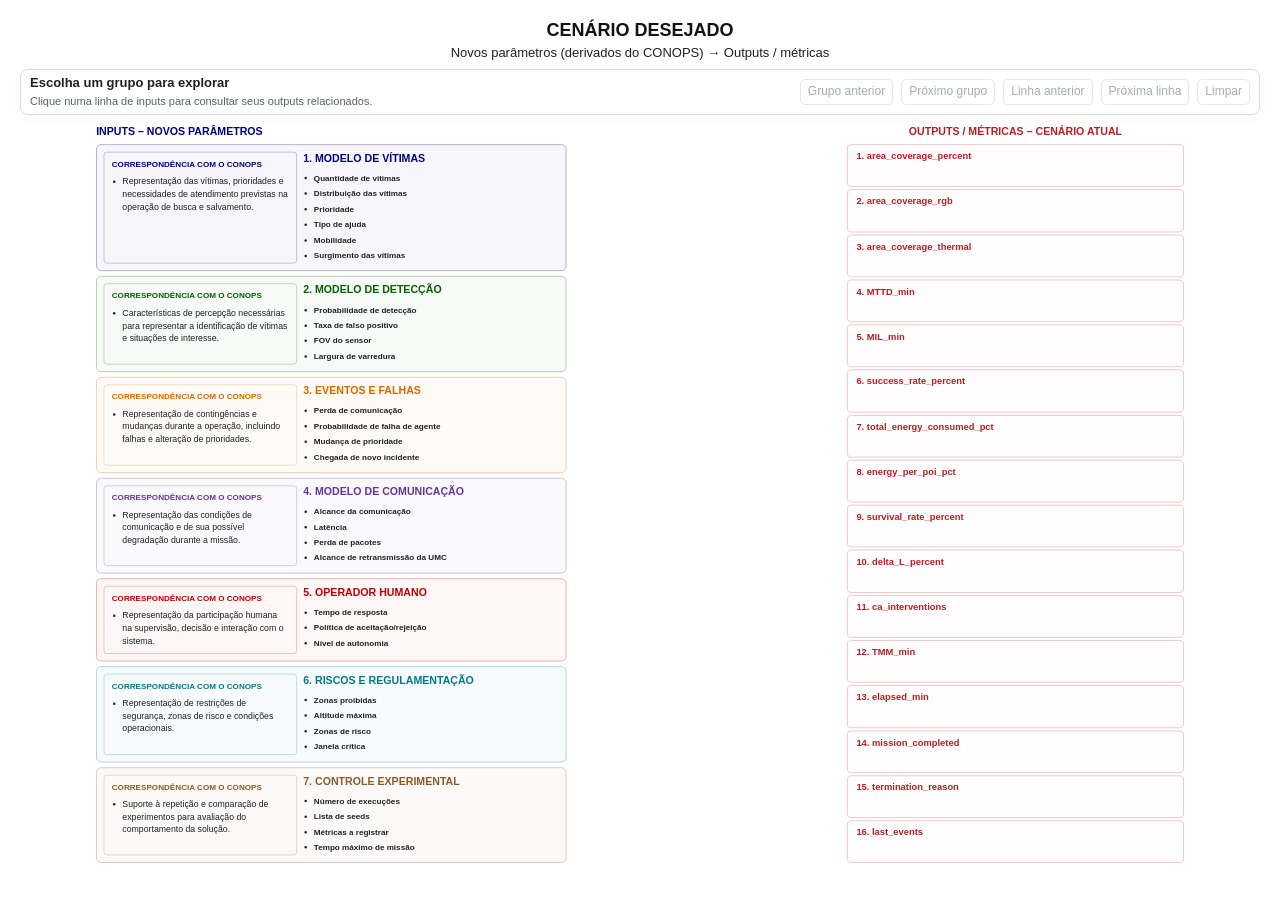
==== cenario-desejado/index.html @ 9a859ab2 "Adicionar matrizes interativas de rastreabilidade" ====
<!doctype html>
<html lang="pt-BR">
<head>
  <meta charset="utf-8">
  <meta name="viewport" content="width=device-width, initial-scale=1">
  <title>Rastreabilidade</title>
  <link rel="stylesheet" href="styles.css">
  <script defer src="data.js"></script>
  <script defer src="app.js"></script>
</head>
<body>
  <main id="diagram"></main>
  <p id="model-status" role="status">Carregando diagrama…</p>
  <noscript>Ative o JavaScript no navegador para visualizar o diagrama.</noscript>
</body>
</html>
---- cenario-desejado/styles.css ----
* { box-sizing: border-box; }
body {
  margin: 0;
  padding: 20px;
  background: #fff;
  color: #202124;
  font-family: Arial, Helvetica, sans-serif;
  font-size: 14px;
  line-height: 1.45;
}
.diagram-header { text-align: center; margin-bottom: 8px; }
.diagram-header h1 { margin: 0 0 3px; font-size: 18px; line-height: 1.2; color: #141414; }
.diagram-subtitle { margin: 0; font-size: 13px; line-height: 1.3; }
.diagram-scroll { overflow: hidden; padding: 2px 2px 12px; }

.diagram-grid {
  display: grid;
  position: relative;
  transform-origin: top left;
  
  --outputs-width: clamp(540px, calc((100vw - 44px) / 2.42), 785.124px);
  grid-template-columns: 754px minmax(450px, 1fr) var(--outputs-width);
  min-width: calc(754px + 450px + var(--outputs-width));
  max-width: 2100px;
  margin-inline: auto;
  align-items: stretch;
}
.column-title { font-size: 17px; margin: 0 0 9px; line-height: 1.3; }
.inputs-column > .column-title { color: #000080; }
.outputs-column > .column-title { color: #b51f24; text-align: center; }
.inputs-column, .outputs-column { display: flex; flex-direction: column; }
.categories, .outputs-list { display: flex; flex-direction: column; flex: 1; gap: 8px; }
.category {
  display: grid;
  grid-template-columns: 310px 410px;
  gap: 10px;
  padding: 11px;
  border: 1px solid var(--category-color);
  border-color: color-mix(in srgb, var(--category-color) 48%, white);
  border-radius: 8px;
  background: color-mix(in srgb, var(--category-color) 3%, white);
  flex: 1;
}
.conops {
  padding: 10px 12px;
  border: 1px solid var(--category-color);
  border-color: color-mix(in srgb, var(--category-color) 38%, white);
  border-radius: 5px;
}
.conops h3 { margin: 0 0 7px; font-size: 13px; color: var(--category-color); }
.conops ul, .input-list { margin: 0; padding-left: 17px; }
.conops li + li { margin-top: 5px; }
.category h2 { color: var(--category-color); font-size: 17px; margin: 0 0 9px; line-height: 1.25; }
.input-list li { padding: 3px 0; white-space: nowrap; font-size: 13px; }
.input-label { font-weight: 600; }
.outputs-list { list-style: none; padding: 0; margin: 0; gap: 4px; }
.output {
  border: 1px solid #dfaaaa;
  border-radius: 7px;
  padding: 8px 14px;
  background: #fffdfd;
  flex: 1;
}
.output h3 { margin: 0 0 3px; color: #b51f24; font-size: 15px; line-height: 1.3; overflow-wrap: anywhere; }
.output p { margin: 0; padding-left: 14px; position: relative; }
.output p::before { content: "•"; position: absolute; left: 0; }
.reference-notes { grid-column: 1 / -1; margin-top: 12px; display: grid; grid-template-columns: 1fr 1fr; gap: 20px; }
.reference-notes p { margin: 0; padding: 12px 15px; border: 1px solid #d8dce6; border-radius: 7px; font-size: 13px; }
#model-status { max-width: 1900px; margin: 8px auto; color: #a21d25; }
#model-status:empty { display: none; }
@media (max-width: 700px) {
  body { padding: 12px; }
  .diagram-header { text-align: left; }
}

.connections {
  position: absolute;
  inset: 0;
  width: 100%;
  height: 100%;
  pointer-events: none;
  overflow: visible;
}
.connection {
  vector-effect: non-scaling-stroke;
}

.category.is-selected {
  box-shadow: inset 0 0 0 2px var(--category-color);
}
.output.is-related {
  box-shadow: inset 0 0 0 2px var(--selection-color);
  background: color-mix(in srgb, var(--selection-color) 7%, white);
}

.category, .input-row, .input-block > h2 { cursor: pointer; }
.input-row.is-focused {
  background: color-mix(in srgb, var(--category-color) 12%, white);
  box-shadow: inset 3px 0 var(--category-color);
  margin-left: -7px;
  padding-left: 7px;
}
.input-row:focus-visible, .input-block > h2:focus-visible {
  outline: 2px solid var(--category-color); outline-offset: 2px;
}
.connection-unit { visibility: hidden; opacity: 0; }
.route-halo, .route-stem, .route-branch { fill: none; stroke-linejoin: miter; }
.route-halo { stroke: white; stroke-width: 7; }
.route-stem, .route-branch { stroke: var(--route-color); stroke-width: 2.2; }
.route-origin { fill: var(--route-color); stroke: white; stroke-width: 1.5; }
.connection-unit.is-focused .route-stem,
.connection-unit.is-focused .route-branch { stroke-width: 3; }
.connection-unit.is-selected.is-focused { visibility: visible; opacity: 1; }
.has-selection .output:not(.is-related) { opacity: .45; }
.relation-reader {
  position: sticky; top: 0; z-index: 5; background: #fff;
  border: 1px solid #d8dce6; border-radius: 8px;
  padding: 5px 9px; margin: 0 0 8px;
  display: flex; flex-wrap: wrap; justify-content: space-between; align-items: center; gap: 10px;
  line-height: 1.3;
  box-shadow: 0 3px 12px #00000008;
}
.relation-reader strong, .relation-reader span { display: block; }
.relation-reader strong { font-size: 13px; overflow-wrap: anywhere; }
.relation-reader span { font-size: 11px; color: #59616a; margin-top: 2px; }
.relation-reader > .reader-controls {
  display: flex;
  flex-wrap: wrap;
  gap: 8px;
  flex-shrink: 0;
}
.relation-reader button {
  font: inherit; font-size: 12px; padding: 4px 7px; border: 1px solid #bdc6d0;
  border-radius: 5px; background: white; color: #243447; cursor: pointer;
}
.relation-reader button:disabled { opacity: .4; cursor: default; }
.relation-reader button:focus-visible { outline: 2px solid #243447; outline-offset: 2px; }
.related-output-names {
  display: flex; flex-wrap: wrap; gap: 2px 18px;
  margin: 3px 0 0; padding-left: 18px;
  font-size: 11px; max-height: 100px; overflow-y: auto;
}
.related-output-names[hidden] { display: none; }
.related-output-names li { flex: 0 0 auto; white-space: nowrap; overflow-wrap: normal; }
.relation-reader > div:first-child { min-width: 0; flex: 1; }
.navigation-group { display: flex; gap: 8px; flex-wrap: wrap; }
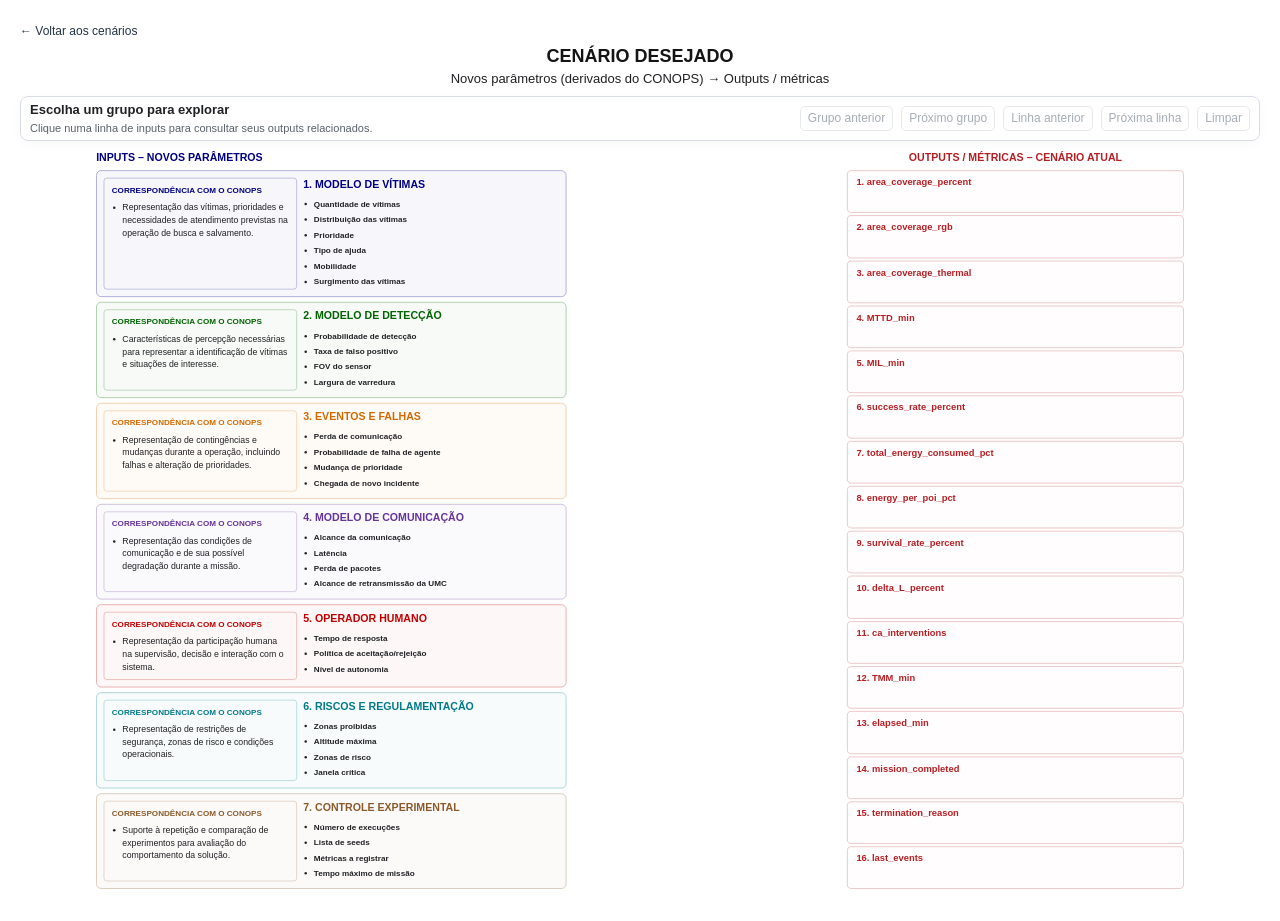
==== commit cb289465: "Adicionar navegação de retorno" ====
--- a/cenario-desejado/index.html
+++ b/cenario-desejado/index.html
@@ -9,6 +9,7 @@
   <script defer src="app.js"></script>
 </head>
 <body>
+  <a class="back-link" href="../">&larr; Voltar aos cen&aacute;rios</a>
   <main id="diagram"></main>
   <p id="model-status" role="status">Carregando diagrama…</p>
   <noscript>Ative o JavaScript no navegador para visualizar o diagrama.</noscript>
--- a/cenario-desejado/styles.css
+++ b/cenario-desejado/styles.css
@@ -8,6 +8,15 @@
   font-size: 14px;
   line-height: 1.45;
 }
+.back-link {
+  display: inline-block;
+  margin-bottom: 6px;
+  color: #243447;
+  font-size: 12px;
+  text-decoration: none;
+}
+.back-link:hover { text-decoration: underline; }
+.back-link:focus-visible { outline: 2px solid #243447; outline-offset: 2px; }
 .diagram-header { text-align: center; margin-bottom: 8px; }
 .diagram-header h1 { margin: 0 0 3px; font-size: 18px; line-height: 1.2; color: #141414; }
 .diagram-subtitle { margin: 0; font-size: 13px; line-height: 1.3; }
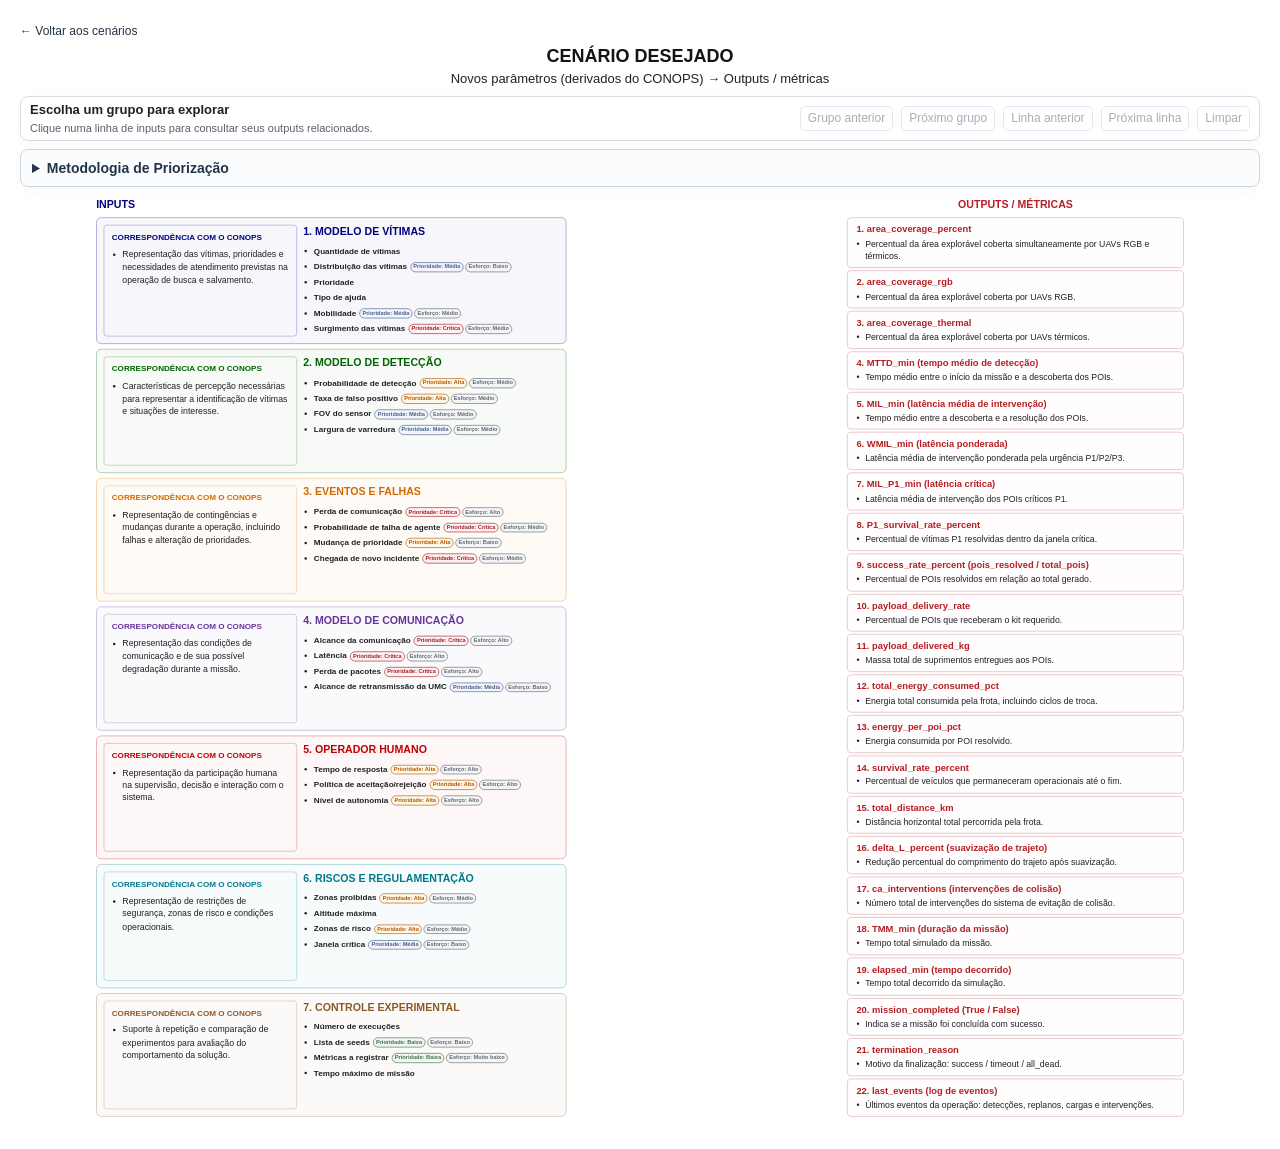
==== commit f94700e6: "Atualização da matriz de rastreabilidade e priorização de funcionalidades" ====
--- a/cenario-desejado/index.html
+++ b/cenario-desejado/index.html
@@ -4,9 +4,9 @@
   <meta charset="utf-8">
   <meta name="viewport" content="width=device-width, initial-scale=1">
   <title>Rastreabilidade</title>
-  <link rel="stylesheet" href="styles.css">
-  <script defer src="data.js"></script>
-  <script defer src="app.js"></script>
+  <link rel="stylesheet" href="styles.css?v=20261124-esforco">
+  <script defer src="data.js?v=20261124-esforco"></script>
+  <script defer src="app.js?v=20261124-esforco"></script>
 </head>
 <body>
   <a class="back-link" href="../">&larr; Voltar aos cen&aacute;rios</a>
--- a/cenario-desejado/styles.css
+++ b/cenario-desejado/styles.css
@@ -60,8 +60,30 @@
 .conops ul, .input-list { margin: 0; padding-left: 17px; }
 .conops li + li { margin-top: 5px; }
 .category h2 { color: var(--category-color); font-size: 17px; margin: 0 0 9px; line-height: 1.25; }
-.input-list li { padding: 3px 0; white-space: nowrap; font-size: 13px; }
+.input-list li { padding: 3px 0; font-size: 13px; }
 .input-label { font-weight: 600; }
+.input-priority-badges {
+  display: inline-flex;
+  flex-wrap: wrap;
+  gap: 3px;
+  margin-left: 5px;
+  vertical-align: middle;
+}
+.priority-badge, .effort-badge {
+  display: inline-block;
+  padding: 1px 4px;
+  border: 1px solid currentColor;
+  border-radius: 999px;
+  font-size: 9px;
+  line-height: 1.3;
+  white-space: nowrap;
+}
+.priority-badge { font-weight: 700; }
+.priority-badge.priority-crítica { color: #a21d25; background: #fff2f3; }
+.priority-badge.priority-alta { color: #ad5a00; background: #fff7e8; }
+.priority-badge.priority-média { color: #4b5f8a; background: #f2f5fb; }
+.priority-badge.priority-baixa { color: #42704a; background: #f1f7f2; }
+.effort-badge { color: #626970; background: #f4f5f6; font-weight: 600; }
 .outputs-list { list-style: none; padding: 0; margin: 0; gap: 4px; }
 .output {
   border: 1px solid #dfaaaa;
@@ -77,6 +99,58 @@
 .reference-notes p { margin: 0; padding: 12px 15px; border: 1px solid #d8dce6; border-radius: 7px; font-size: 13px; }
 #model-status { max-width: 1900px; margin: 8px auto; color: #a21d25; }
 #model-status:empty { display: none; }
+.methodology-panel {
+  max-width: 1900px;
+  margin: 0 auto 9px;
+  border: 1px solid #cfd5df;
+  border-radius: 8px;
+  background: #fbfcfe;
+  box-shadow: 0 3px 12px #00000008;
+}
+.methodology-panel > summary {
+  padding: 8px 11px;
+  color: #243447;
+  font-weight: 700;
+  cursor: pointer;
+}
+.methodology-panel > summary:focus-visible {
+  outline: 2px solid #243447;
+  outline-offset: 2px;
+}
+.methodology-body { padding: 0 11px 9px; font-size: 11px; }
+.methodology-body p { margin: 5px 0; }
+.methodology-body .formula {
+  display: inline-block;
+  padding: 4px 7px;
+  border-radius: 4px;
+  background: #eef2f7;
+  font-weight: 700;
+}
+.methodology-disclaimer, .validation-note { color: #7a4c00; }
+.methodology-references { margin: 5px 0 0; padding-left: 22px; }
+.methodology-references li + li { margin-top: 4px; }
+.inline-assessment { margin-top: 5px; }
+.inline-assessment[hidden] { display: none; }
+.inline-priority {
+  --priority-color: #4b5f8a;
+  border-left: 3px solid var(--priority-color);
+  padding-left: 7px;
+  font-size: 11px;
+}
+.inline-priority.priority-crítica { --priority-color: #a21d25; }
+.inline-priority.priority-alta { --priority-color: #ad5a00; }
+.inline-priority.priority-média { --priority-color: #4b5f8a; }
+.inline-priority.priority-baixa { --priority-color: #42704a; }
+.inline-priority-summary { color: var(--priority-color); font-weight: 700; }
+.inline-priority p { margin: 3px 0; }
+.priority-criteria {
+  display: flex;
+  flex-wrap: wrap;
+  gap: 2px 14px;
+  color: #3f4852;
+  font-size: 10px;
+  font-weight: 700;
+}
 @media (max-width: 700px) {
   body { padding: 12px; }
   .diagram-header { text-align: left; }
